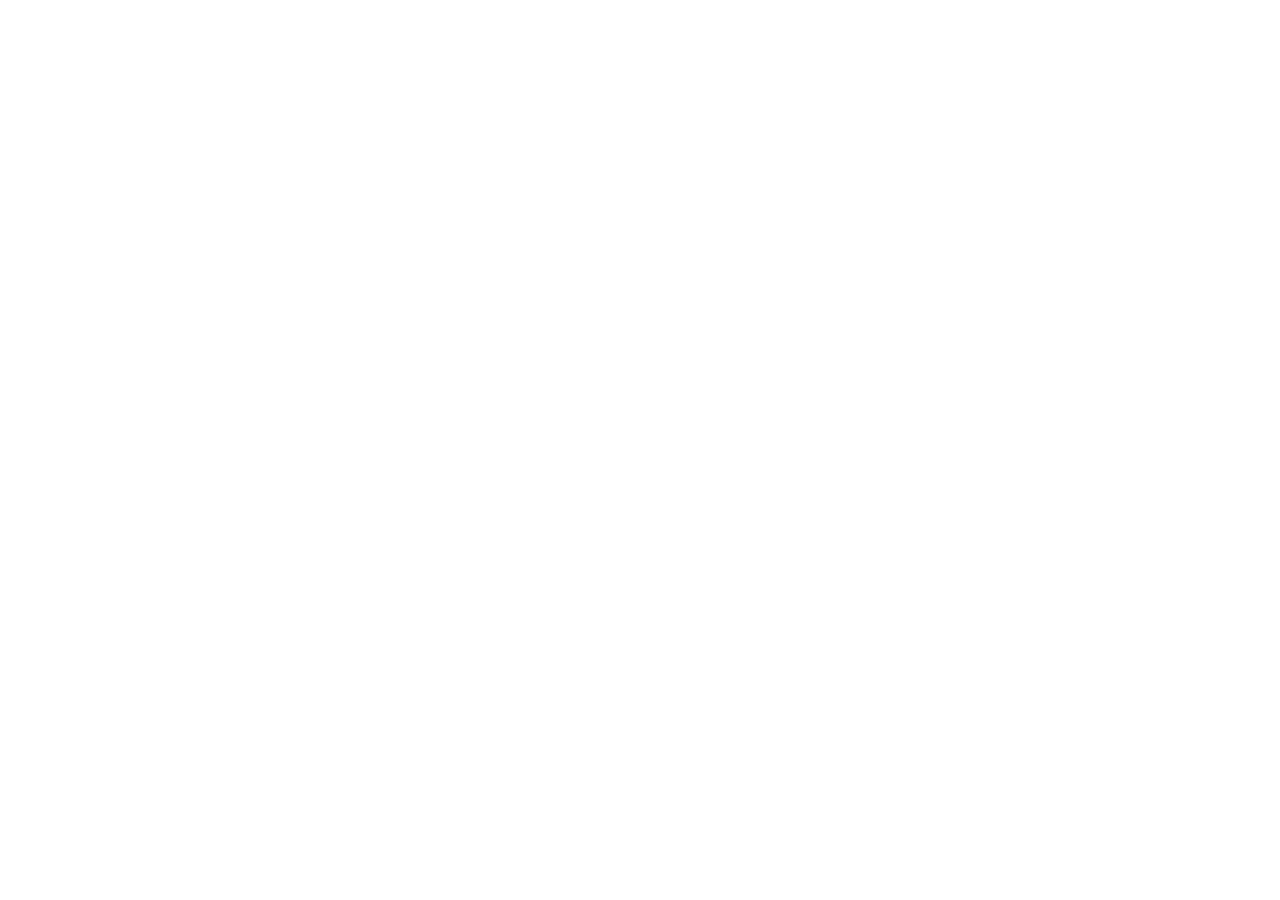
==== project-1/index.html @ bf7b6a48 "feat: remove body content and styles for tribute website to streamline structure" ====
<!DOCTYPE html>
<html lang="en">
  <head>
    <meta charset="UTF-8" />
    <meta name="viewport" content="width=device-width, initial-scale=1.0" />
    <title>Tribute Website</title>
    <link rel="stylesheet" href="./styles.css" />
  </head>
  <body></body>
</html>
---- project-1/styles.css ----
@import url("https://fonts.googleapis.com/css2?family=Inter:ital,opsz,wght@0,14..32,100..900;1,14..32,100..900&display=swap");
* {
  box-sizing: border-box;
  margin: 0;
  padding: 0;
}

body {
  font-family: "Inter", sans-serif;
  font-optical-sizing: auto;
}
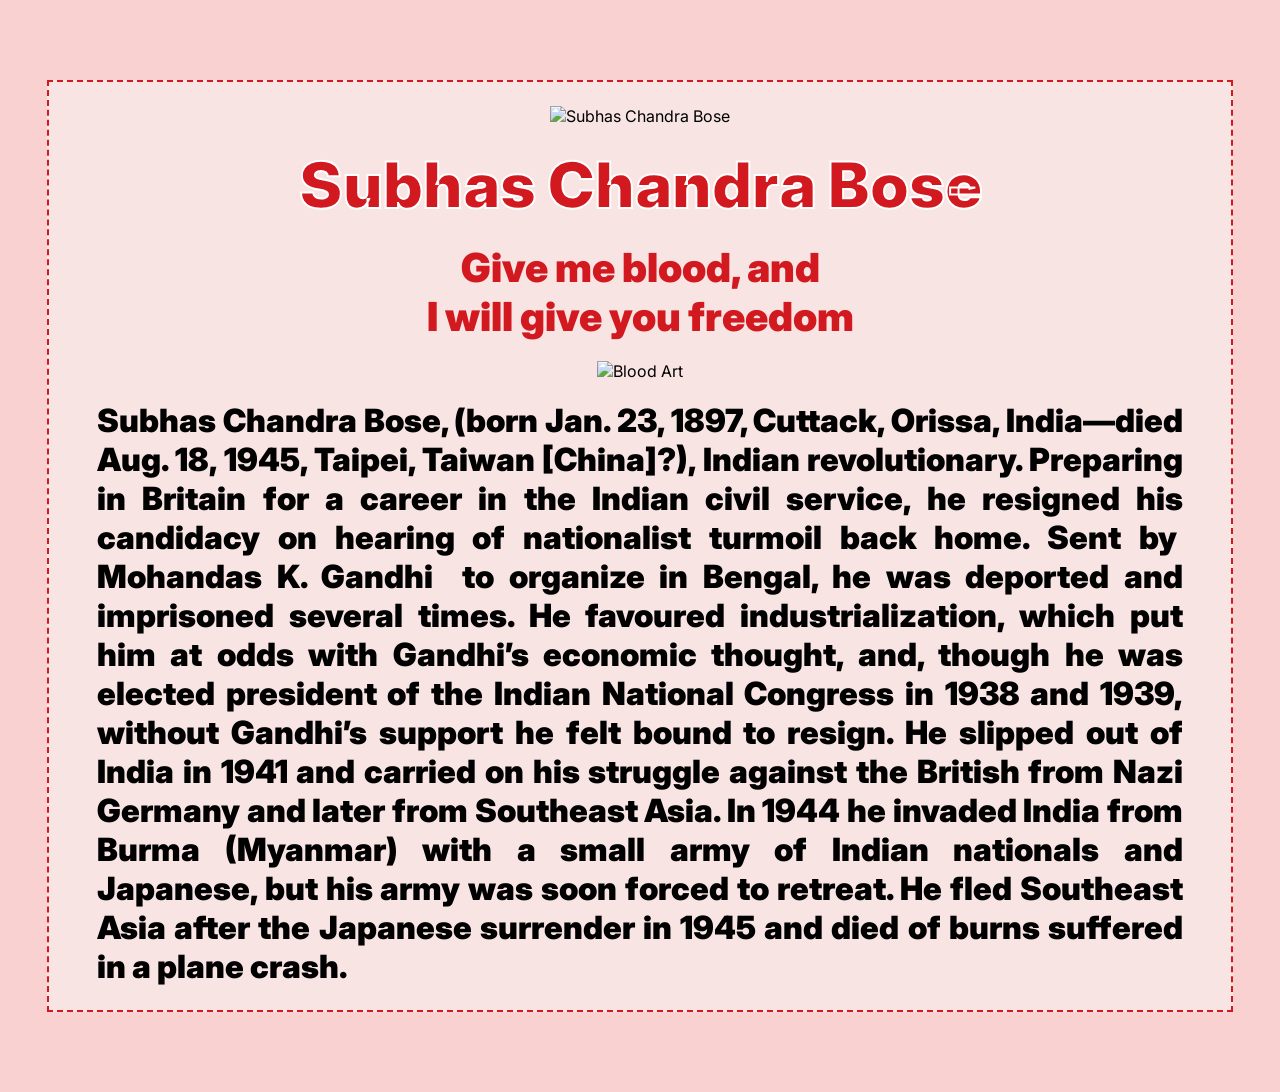
==== commit c68e26da: "feat: enhance HTML structure and improve CSS styling for better readability" ====
--- a/project-1/index.html
+++ b/project-1/index.html
@@ -6,5 +6,31 @@
     <title>Tribute Website</title>
     <link rel="stylesheet" href="./styles.css" />
   </head>
-  <body></body>
+  <body>
+    <section>
+      <img src="./images/hero.png" alt="Subhas Chandra Bose" />
+      <h1>Subhas Chandra Bose</h1>
+      <h2>
+        Give me blood, and <br />
+        I will give you freedom
+      </h2>
+      <img src="./images/blood_art.png" alt="Blood Art" />
+      <p>
+        Subhas Chandra Bose, (born Jan. 23, 1897, Cuttack, Orissa, India—died
+        Aug. 18, 1945, Taipei, Taiwan [China]?), Indian revolutionary. Preparing
+        in Britain for a career in the Indian civil service, he resigned his
+        candidacy on hearing of nationalist turmoil back home. Sent by  Mohandas
+        K. Gandhi  to organize in Bengal, he was deported and imprisoned several
+        times. He favoured industrialization, which put him at odds with
+        Gandhi’s economic thought, and, though he was elected president of
+        the Indian National Congress in 1938 and 1939, without Gandhi’s support
+        he felt bound to resign. He slipped out of India in 1941 and carried on
+        his struggle against the British from Nazi Germany and later from
+        Southeast Asia. In 1944 he invaded India from Burma (Myanmar) with a
+        small army of Indian nationals and Japanese, but his army was soon
+        forced to retreat. He fled Southeast Asia after the Japanese surrender
+        in 1945 and died of burns suffered in a plane crash.
+      </p>
+    </section>
+  </body>
 </html>
--- a/project-1/styles.css
+++ b/project-1/styles.css
@@ -1,11 +1,47 @@
 @import url("https://fonts.googleapis.com/css2?family=Inter:ital,opsz,wght@0,14..32,100..900;1,14..32,100..900&display=swap");
 * {
-  box-sizing: border-box;
   margin: 0;
   padding: 0;
+  box-sizing: border-box;
+  --red: #d2191f;
 }
 
 body {
   font-family: "Inter", sans-serif;
   font-optical-sizing: auto;
+  background-color: #fad1d1;
+  padding: 80px 0;
 }
+
+section {
+  max-width: 1186px;
+  margin: 0px auto;
+  display: flex;
+  flex-direction: column;
+  align-items: center;
+  gap: 20px;
+
+  background-color: #f9e4e4;
+  padding: 24px 48px;
+  border: 2px dashed var(--red);
+
+  h1 {
+    font-size: 64px;
+    color: var(--red);
+    font-weight: 900;
+    text-align: center;
+    -webkit-text-stroke: 2px white;
+  }
+  h2 {
+    font-size: 40px;
+    color: var(--red);
+    font-weight: 900;
+    text-align: center;
+  }
+  p {
+    font-size: 32px;
+    text-align: justify;
+    font-weight: 900;
+    color: black;
+  }
+}
